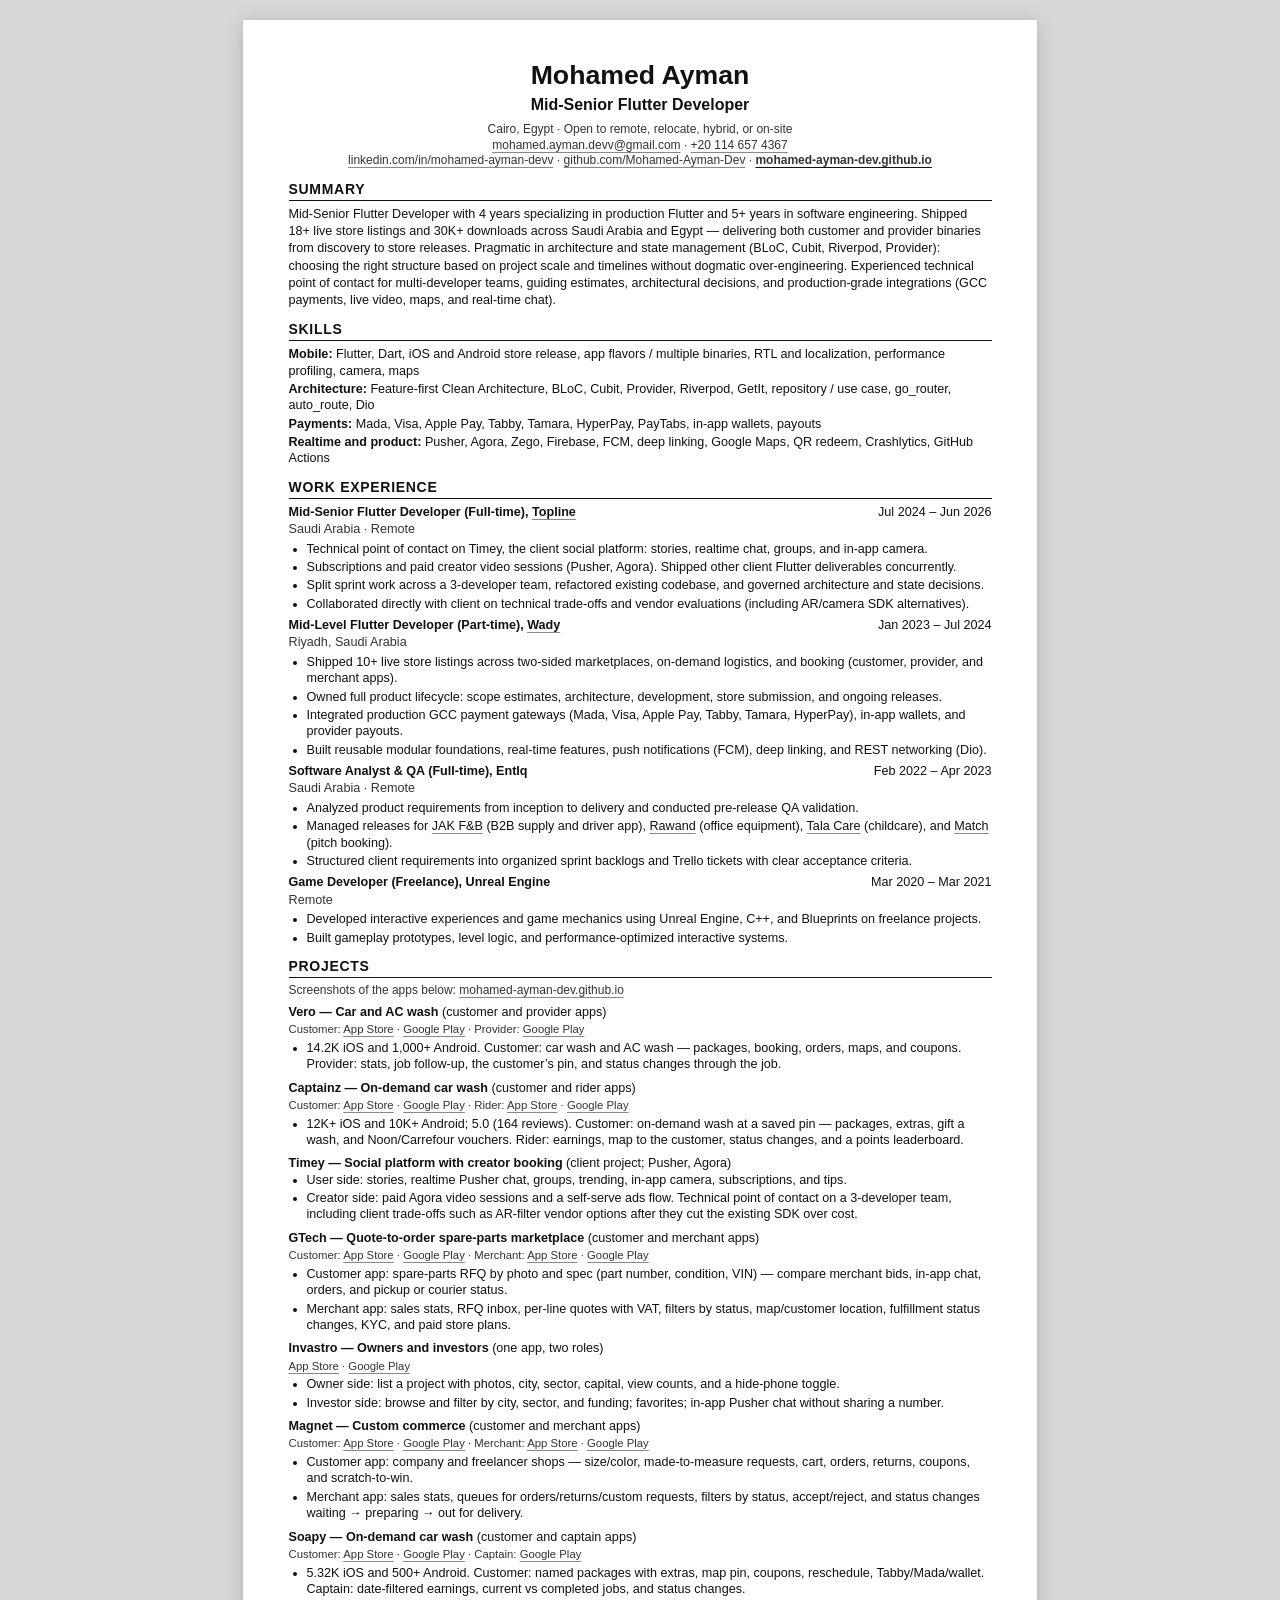
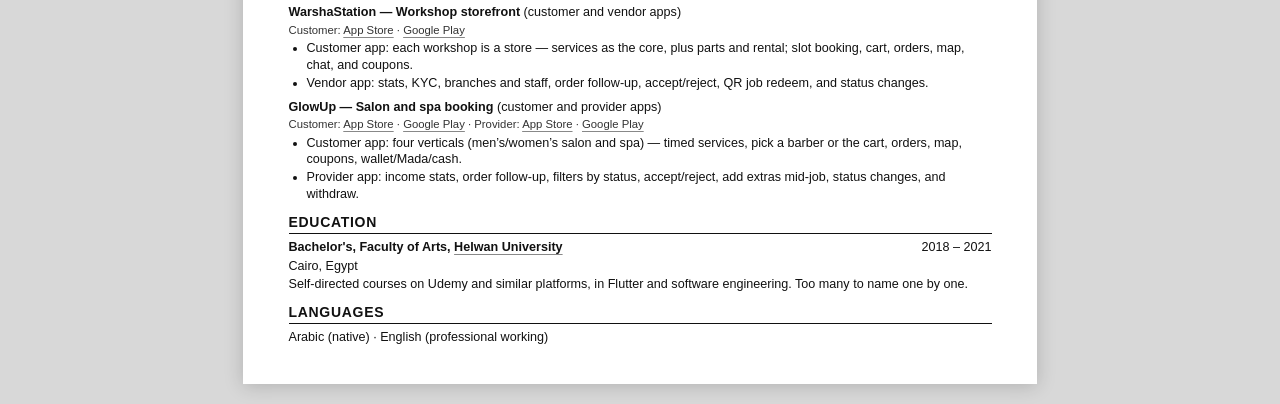
==== cv.html @ 2058614e "Update employment types (Full-time/Part-time/Freelance) and clean Unreal Engine company name in CV a" ====
<!DOCTYPE html>
<html lang="en">
<head>
<meta charset="UTF-8">
<meta name="viewport" content="width=device-width, initial-scale=1">
<title>Mohamed Ayman — Mid-Senior Flutter Developer CV</title>
<style>
  @page { size: A4; margin: 10mm 12mm; }
  * { box-sizing: border-box; }
  html, body { margin: 0; padding: 0; }
  body {
    font-family: Arial, Helvetica, sans-serif;
    color: #111;
    font-size: 9.45pt;
    line-height: 1.3;
    background: #fff;
  }
  a {
    color: inherit;
    text-decoration: underline;
    text-underline-offset: 2.5px;
    text-decoration-thickness: 0.7px;
    text-decoration-color: #888;
  }

  h1 {
    font-size: 20pt;
    font-weight: 700;
    margin: 0 0 3px;
    text-align: center;
  }
  .title {
    text-align: center;
    font-size: 12pt;
    font-weight: 700;
    margin: 0 0 6px;
  }
  .contact {
    text-align: center;
    font-size: 9pt;
    color: #333;
    margin: 0;
  }
  .contact .site {
    font-weight: 700;
    text-decoration-color: #111;
  }
  .proj-note {
    margin: 0 0 5px;
    font-size: 9pt;
    color: #333;
  }

  h2 {
    font-size: 10.5pt;
    font-weight: 700;
    text-transform: uppercase;
    letter-spacing: 0.05em;
    margin: 11px 0 5px;
    padding-bottom: 2px;
    border-bottom: 1px solid #111;
    page-break-after: avoid;
  }

  .summary { margin: 0; line-height: 1.36; }

  .job { margin: 0 0 5px; page-break-inside: avoid; }
  .proj { margin: 0 0 7px; page-break-inside: avoid; }
  .job-top {
    display: flex;
    justify-content: space-between;
    align-items: baseline;
    gap: 12px;
  }
  .job-top .left { font-weight: 700; }
  .job-top .when { white-space: nowrap; }
  .job-loc { font-size: 9.5pt; margin: 1px 0 3px; color: #333; }
  ul { margin: 0; padding: 0 0 0 18px; }
  li { margin: 0 0 2px; }

  .skills p { margin: 0 0 2px; }
  .skills b { font-weight: 700; }

  .proj .head { font-weight: 700; }
  .proj .stack { font-weight: 400; }
  .stores {
    margin: 2px 0 3px;
    font-size: 8.5pt;
    color: #333;
  }

  .edu { margin: 2px 0 0; }

  @media screen {
    html { background: #d8d8d8; }
    body {
      width: 210mm;
      min-height: 297mm;
      margin: 20px auto;
      padding: 10mm 12mm;
      box-shadow: 0 2px 18px rgba(0,0,0,.18);
    }
  }
</style>
</head>
<body>

  <h1>Mohamed Ayman</h1>
  <p class="title">Mid-Senior Flutter Developer</p>
  <p class="contact">
    Cairo, Egypt · Open to remote, relocate, hybrid, or on-site<br>
    <a href="mailto:mohamed.ayman.devv@gmail.com">mohamed.ayman.devv@gmail.com</a>
    · <a href="tel:+201146574367">+20 114 657 4367</a><br>
    <a href="https://www.linkedin.com/in/mohamed-ayman-devv">linkedin.com/in/mohamed-ayman-devv</a>
    · <a href="https://github.com/Mohamed-Ayman-Dev">github.com/Mohamed-Ayman-Dev</a>
    · <a class="site" href="https://mohamed-ayman-dev.github.io/">mohamed-ayman-dev.github.io</a>
  </p>

  <h2>Summary</h2>
  <p class="summary">
    Mid-Senior Flutter Developer with 4 years specializing in production Flutter and 5+ years in software engineering. Shipped 18+ live store listings and 30K+ downloads across Saudi Arabia and Egypt — delivering both customer and provider binaries from discovery to store releases.
    Pragmatic in architecture and state management (BLoC, Cubit, Riverpod, Provider): choosing the right structure based on project scale and timelines without dogmatic over-engineering. Experienced technical point of contact for multi-developer teams, guiding estimates, architectural decisions, and production-grade integrations (GCC payments, live video, maps, and real-time chat).
  </p>

  <h2>Skills</h2>
  <div class="skills">
    <p><b>Mobile:</b> Flutter, Dart, iOS and Android store release, app flavors / multiple binaries, RTL and localization, performance profiling, camera, maps</p>
    <p><b>Architecture:</b> Feature-first Clean Architecture, BLoC, Cubit, Provider, Riverpod, GetIt, repository / use case, go_router, auto_route, Dio</p>
    <p><b>Payments:</b> Mada, Visa, Apple Pay, Tabby, Tamara, HyperPay, PayTabs, in-app wallets, payouts</p>
    <p><b>Realtime and product:</b> Pusher, Agora, Zego, Firebase, FCM, deep linking, Google Maps, QR redeem, Crashlytics, GitHub Actions</p>
  </div>

  <h2>Work Experience</h2>

  <div class="job">
    <div class="job-top">
      <div class="left">Mid-Senior Flutter Developer (Full-time), <a href="https://topline.com.sa/">Topline</a></div>
      <div class="when">Jul 2024 – Jun 2026</div>
    </div>
    <div class="job-loc">Saudi Arabia · Remote</div>
    <ul>
      <li>Technical point of contact on Timey, the client social platform: stories, realtime chat, groups, and in-app camera.</li>
      <li>Subscriptions and paid creator video sessions (Pusher, Agora). Shipped other client Flutter deliverables concurrently.</li>
      <li>Split sprint work across a 3-developer team, refactored existing codebase, and governed architecture and state decisions.</li>
      <li>Collaborated directly with client on technical trade-offs and vendor evaluations (including AR/camera SDK alternatives).</li>
    </ul>
  </div>

  <div class="job">
    <div class="job-top">
      <div class="left">Mid-Level Flutter Developer (Part-time), <a href="https://wady.sa/">Wady</a></div>
      <div class="when">Jan 2023 – Jul 2024</div>
    </div>
    <div class="job-loc">Riyadh, Saudi Arabia</div>
    <ul>
      <li>Shipped 10+ live store listings across two-sided marketplaces, on-demand logistics, and booking (customer, provider, and merchant apps).</li>
      <li>Owned full product lifecycle: scope estimates, architecture, development, store submission, and ongoing releases.</li>
      <li>Integrated production GCC payment gateways (Mada, Visa, Apple Pay, Tabby, Tamara, HyperPay), in-app wallets, and provider payouts.</li>
      <li>Built reusable modular foundations, real-time features, push notifications (FCM), deep linking, and REST networking (Dio).</li>
    </ul>
  </div>

  <div class="job">
    <div class="job-top">
      <div class="left">Software Analyst &amp; QA (Full-time), Entlq</div>
      <div class="when">Feb 2022 – Apr 2023</div>
    </div>
    <div class="job-loc">Saudi Arabia · Remote</div>
    <ul>
      <li>Analyzed product requirements from inception to delivery and conducted pre-release QA validation.</li>
      <li>Managed releases for <a href="https://jak.sa.com/">JAK F&amp;B</a> (B2B supply and driver app), <a href="https://rawand.com.sa/">Rawand</a> (office equipment), <a href="https://play.google.com/store/apps/details?id=com.entlq.talaacare">Tala Care</a> (childcare), and <a href="https://play.google.com/store/apps/details?id=com.entlq.match">Match</a> (pitch booking).</li>
      <li>Structured client requirements into organized sprint backlogs and Trello tickets with clear acceptance criteria.</li>
    </ul>
  </div>

  <div class="job">
    <div class="job-top">
      <div class="left">Game Developer (Freelance), Unreal Engine</div>
      <div class="when">Mar 2020 – Mar 2021</div>
    </div>
    <div class="job-loc">Remote</div>
    <ul>
      <li>Developed interactive experiences and game mechanics using Unreal Engine, C++, and Blueprints on freelance projects.</li>
      <li>Built gameplay prototypes, level logic, and performance-optimized interactive systems.</li>
    </ul>
  </div>

  <div class="projects">
  <h2>Projects</h2>
  <p class="proj-note">Screenshots of the apps below:
    <a href="https://mohamed-ayman-dev.github.io/">mohamed-ayman-dev.github.io</a>
  </p>

  <div class="proj">
    <div class="head">Vero — Car and AC wash <span class="stack">(customer and provider apps)</span></div>
    <p class="stores">
      Customer: <a href="https://apps.apple.com/us/app/%D9%81%D9%8A%D8%B1%D9%88-vero/id6737767544">App Store</a>
      · <a href="https://play.google.com/store/apps/details?id=com.wady.vero">Google Play</a>
      · Provider: <a href="https://play.google.com/store/apps/details?id=com.wady.veroprovider">Google Play</a>
    </p>
    <ul>
      <li>14.2K iOS and 1,000+ Android. Customer: car wash and AC wash — packages, booking, orders, maps, and coupons. Provider: stats, job follow-up, the customer’s pin, and status changes through the job.</li>
    </ul>
  </div>

  <div class="proj">
    <div class="head">Captainz — On-demand car wash <span class="stack">(customer and rider apps)</span></div>
    <p class="stores">
      Customer: <a href="https://apps.apple.com/us/app/%D9%83%D8%A7%D8%A8%D8%AA%D9%86%D8%B2-captainz/id6751917300">App Store</a>
      · <a href="https://play.google.com/store/apps/details?id=com.captainz.captainz">Google Play</a>
      · Rider: <a href="https://apps.apple.com/us/app/captainz-rider/id6751917266">App Store</a>
      · <a href="https://play.google.com/store/apps/details?id=com.captainz.captainzprovider">Google Play</a>
    </p>
    <ul>
      <li>12K+ iOS and 10K+ Android; 5.0 (164 reviews). Customer: on-demand wash at a saved pin — packages, extras, gift a wash, and Noon/Carrefour vouchers. Rider: earnings, map to the customer, status changes, and a points leaderboard.</li>
    </ul>
  </div>

  <div class="proj">
    <div class="head">Timey — Social platform with creator booking <span class="stack">(client project; Pusher, Agora)</span></div>
    <ul>
      <li>User side: stories, realtime Pusher chat, groups, trending, in-app camera, subscriptions, and tips.</li>
      <li>Creator side: paid Agora video sessions and a self-serve ads flow. Technical point of contact on a 3-developer team, including client trade-offs such as AR-filter vendor options after they cut the existing SDK over cost.</li>
    </ul>
  </div>

  <div class="proj">
    <div class="head">GTech — Quote-to-order spare-parts marketplace <span class="stack">(customer and merchant apps)</span></div>
    <p class="stores">
      Customer: <a href="https://apps.apple.com/us/app/gtech-%D8%BA%D9%8A%D8%A7%D8%B1%D8%AA%D9%83/id6761782045">App Store</a>
      · <a href="https://play.google.com/store/apps/details?id=com.wady.ghiartech">Google Play</a>
      · Merchant: <a href="https://apps.apple.com/us/app/%D8%BA%D9%8A%D8%A7%D8%B1%D8%AA%D9%83-%D8%A3%D8%B9%D9%85%D8%A7%D9%84/id6762350414">App Store</a>
      · <a href="https://play.google.com/store/apps/details?id=com.wady.gtechseller">Google Play</a>
    </p>
    <ul>
      <li>Customer app: spare-parts RFQ by photo and spec (part number, condition, VIN) — compare merchant bids, in-app chat, orders, and pickup or courier status.</li>
      <li>Merchant app: sales stats, RFQ inbox, per-line quotes with VAT, filters by status, map/customer location, fulfillment status changes, KYC, and paid store plans.</li>
    </ul>
  </div>

  <div class="proj">
    <div class="head">Invastro — Owners and investors <span class="stack">(one app, two roles)</span></div>
    <p class="stores">
      <a href="https://apps.apple.com/us/app/invastro/id6769418304">App Store</a>
      · <a href="https://play.google.com/store/apps/details?id=com.wady.invastro">Google Play</a>
    </p>
    <ul>
      <li>Owner side: list a project with photos, city, sector, capital, view counts, and a hide-phone toggle.</li>
      <li>Investor side: browse and filter by city, sector, and funding; favorites; in-app Pusher chat without sharing a number.</li>
    </ul>
  </div>

  <div class="proj">
    <div class="head">Magnet — Custom commerce <span class="stack">(customer and merchant apps)</span></div>
    <p class="stores">
      Customer: <a href="https://apps.apple.com/us/app/magnet/id6746203011">App Store</a>
      · <a href="https://play.google.com/store/apps/details?id=com.wady.magnet">Google Play</a>
      · Merchant: <a href="https://apps.apple.com/us/app/magnet-provider/id6746348471">App Store</a>
      · <a href="https://play.google.com/store/apps/details?id=com.wady.magnetprovider">Google Play</a>
    </p>
    <ul>
      <li>Customer app: company and freelancer shops — size/color, made-to-measure requests, cart, orders, returns, coupons, and scratch-to-win.</li>
      <li>Merchant app: sales stats, queues for orders/returns/custom requests, filters by status, accept/reject, and status changes waiting → preparing → out for delivery.</li>
    </ul>
  </div>

  <div class="proj">
    <div class="head">Soapy — On-demand car wash <span class="stack">(customer and captain apps)</span></div>
    <p class="stores">
      Customer: <a href="https://apps.apple.com/us/app/soapy-%D8%B3%D9%88%D8%A8%D9%8A/id6738302789">App Store</a>
      · <a href="https://play.google.com/store/apps/details?id=sa.soapy.app">Google Play</a>
      · Captain: <a href="https://play.google.com/store/apps/details?id=sa.soapy.driver">Google Play</a>
    </p>
    <ul>
      <li>5.32K iOS and 500+ Android. Customer: named packages with extras, map pin, coupons, reschedule, Tabby/Mada/wallet. Captain: date-filtered earnings, current vs completed jobs, and status changes.</li>
    </ul>
  </div>

  <div class="proj">
    <div class="head">WarshaStation — Workshop storefront <span class="stack">(customer and vendor apps)</span></div>
    <p class="stores">
      Customer: <a href="https://apps.apple.com/us/app/warshastation/id6744632393">App Store</a>
      · <a href="https://play.google.com/store/apps/details?id=com.warsha.warshastationnn">Google Play</a>
    </p>
    <ul>
      <li>Customer app: each workshop is a store — services as the core, plus parts and rental; slot booking, cart, orders, map, chat, and coupons.</li>
      <li>Vendor app: stats, KYC, branches and staff, order follow-up, accept/reject, QR job redeem, and status changes.</li>
    </ul>
  </div>

  <div class="proj">
    <div class="head">GlowUp — Salon and spa booking <span class="stack">(customer and provider apps)</span></div>
    <p class="stores">
      Customer: <a href="https://apps.apple.com/us/app/glow-up/id6615080351">App Store</a>
      · <a href="https://play.google.com/store/apps/details?id=com.wady.naeima">Google Play</a>
      · Provider: <a href="https://apps.apple.com/us/app/glowup-provider/id6739752819">App Store</a>
      · <a href="https://play.google.com/store/apps/details?id=com.wady.glowupprovider">Google Play</a>
    </p>
    <ul>
      <li>Customer app: four verticals (men’s/women’s salon and spa) — timed services, pick a barber or the cart, orders, map, coupons, wallet/Mada/cash.</li>
      <li>Provider app: income stats, order follow-up, filters by status, accept/reject, add extras mid-job, status changes, and withdraw.</li>
    </ul>
  </div>

  <h2>Education</h2>
  <div class="job-top">
    <div class="left">Bachelor's, Faculty of Arts, <a href="https://www.helwan.edu.eg/">Helwan University</a></div>
    <div class="when">2018 – 2021</div>
  </div>
  <p class="edu">Cairo, Egypt</p>
  <p class="edu">Self-directed courses on Udemy and similar platforms, in Flutter and software engineering. Too many to name one by one.</p>

  <h2>Languages</h2>
  <p class="edu">Arabic (native) · English (professional working)</p>
  </div>

</body>
</html>
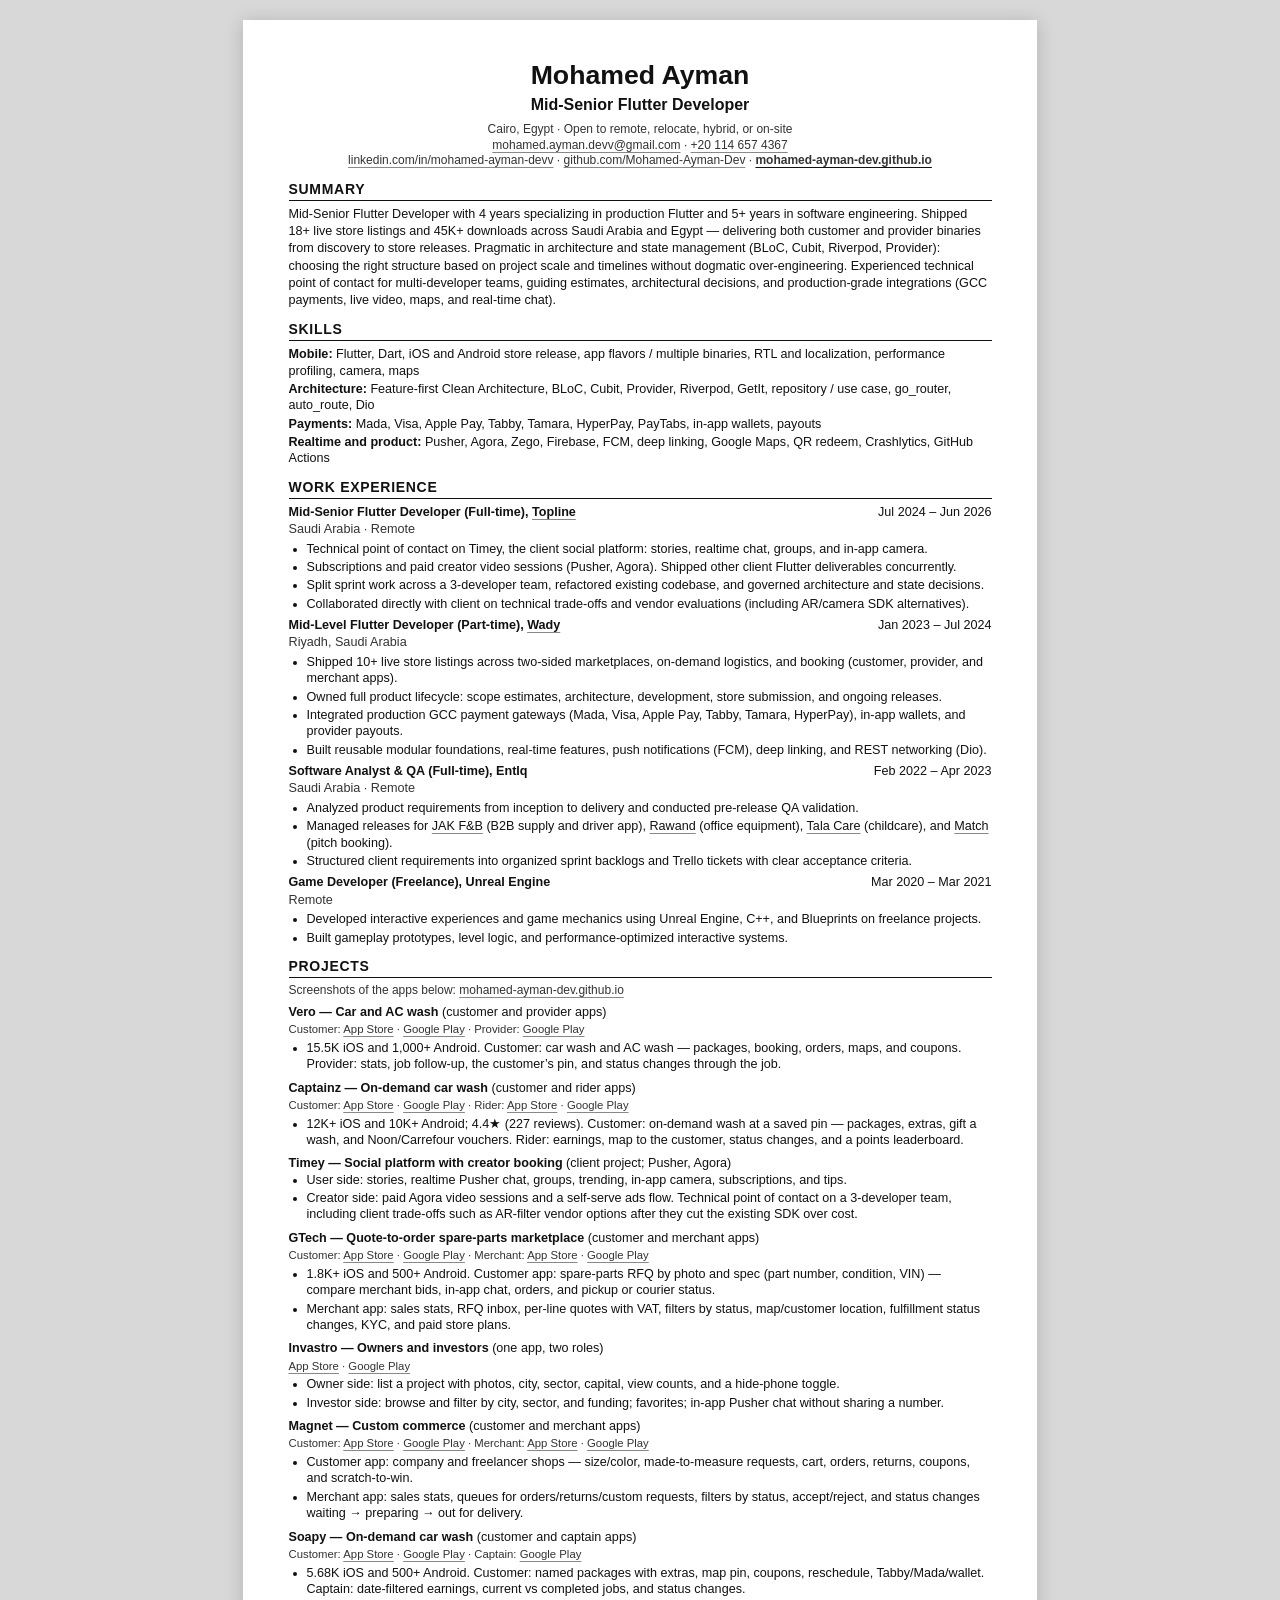
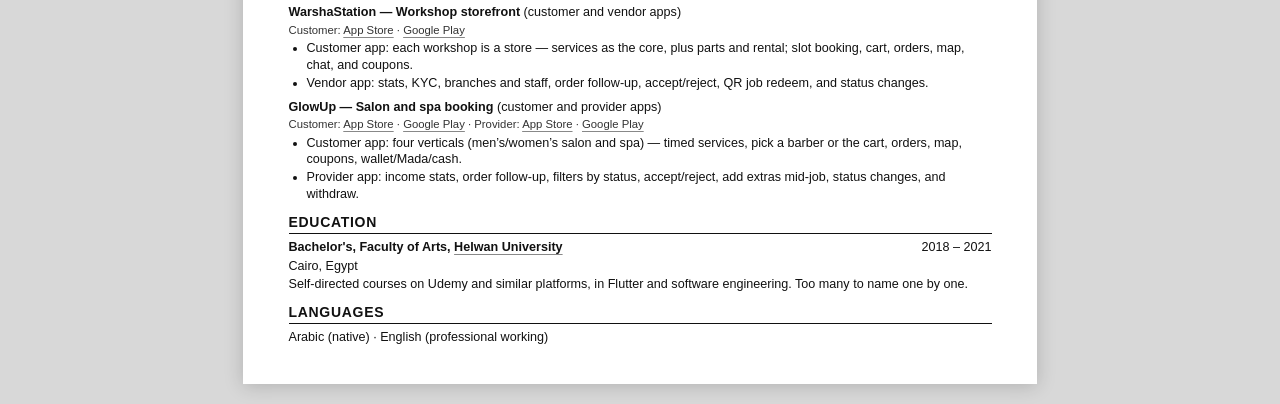
==== commit 3880a293: "Update download counts and ratings from live store analytics (Vero 15.5K, Soapy 5.68K, GTech 1.8K+, " ====
--- a/cv.html
+++ b/cv.html
@@ -118,7 +118,7 @@
 
   <h2>Summary</h2>
   <p class="summary">
-    Mid-Senior Flutter Developer with 4 years specializing in production Flutter and 5+ years in software engineering. Shipped 18+ live store listings and 30K+ downloads across Saudi Arabia and Egypt — delivering both customer and provider binaries from discovery to store releases.
+    Mid-Senior Flutter Developer with 4 years specializing in production Flutter and 5+ years in software engineering. Shipped 18+ live store listings and 45K+ downloads across Saudi Arabia and Egypt — delivering both customer and provider binaries from discovery to store releases.
     Pragmatic in architecture and state management (BLoC, Cubit, Riverpod, Provider): choosing the right structure based on project scale and timelines without dogmatic over-engineering. Experienced technical point of contact for multi-developer teams, guiding estimates, architectural decisions, and production-grade integrations (GCC payments, live video, maps, and real-time chat).
   </p>
 
@@ -199,7 +199,7 @@
       · Provider: <a href="https://play.google.com/store/apps/details?id=com.wady.veroprovider">Google Play</a>
     </p>
     <ul>
-      <li>14.2K iOS and 1,000+ Android. Customer: car wash and AC wash — packages, booking, orders, maps, and coupons. Provider: stats, job follow-up, the customer’s pin, and status changes through the job.</li>
+      <li>15.5K iOS and 1,000+ Android. Customer: car wash and AC wash — packages, booking, orders, maps, and coupons. Provider: stats, job follow-up, the customer’s pin, and status changes through the job.</li>
     </ul>
   </div>
 
@@ -212,7 +212,7 @@
       · <a href="https://play.google.com/store/apps/details?id=com.captainz.captainzprovider">Google Play</a>
     </p>
     <ul>
-      <li>12K+ iOS and 10K+ Android; 5.0 (164 reviews). Customer: on-demand wash at a saved pin — packages, extras, gift a wash, and Noon/Carrefour vouchers. Rider: earnings, map to the customer, status changes, and a points leaderboard.</li>
+      <li>12K+ iOS and 10K+ Android; 4.4★ (227 reviews). Customer: on-demand wash at a saved pin — packages, extras, gift a wash, and Noon/Carrefour vouchers. Rider: earnings, map to the customer, status changes, and a points leaderboard.</li>
     </ul>
   </div>
 
@@ -233,7 +233,7 @@
       · <a href="https://play.google.com/store/apps/details?id=com.wady.gtechseller">Google Play</a>
     </p>
     <ul>
-      <li>Customer app: spare-parts RFQ by photo and spec (part number, condition, VIN) — compare merchant bids, in-app chat, orders, and pickup or courier status.</li>
+      <li>1.8K+ iOS and 500+ Android. Customer app: spare-parts RFQ by photo and spec (part number, condition, VIN) — compare merchant bids, in-app chat, orders, and pickup or courier status.</li>
       <li>Merchant app: sales stats, RFQ inbox, per-line quotes with VAT, filters by status, map/customer location, fulfillment status changes, KYC, and paid store plans.</li>
     </ul>
   </div>
@@ -272,7 +272,7 @@
       · Captain: <a href="https://play.google.com/store/apps/details?id=sa.soapy.driver">Google Play</a>
     </p>
     <ul>
-      <li>5.32K iOS and 500+ Android. Customer: named packages with extras, map pin, coupons, reschedule, Tabby/Mada/wallet. Captain: date-filtered earnings, current vs completed jobs, and status changes.</li>
+      <li>5.68K iOS and 500+ Android. Customer: named packages with extras, map pin, coupons, reschedule, Tabby/Mada/wallet. Captain: date-filtered earnings, current vs completed jobs, and status changes.</li>
     </ul>
   </div>
 
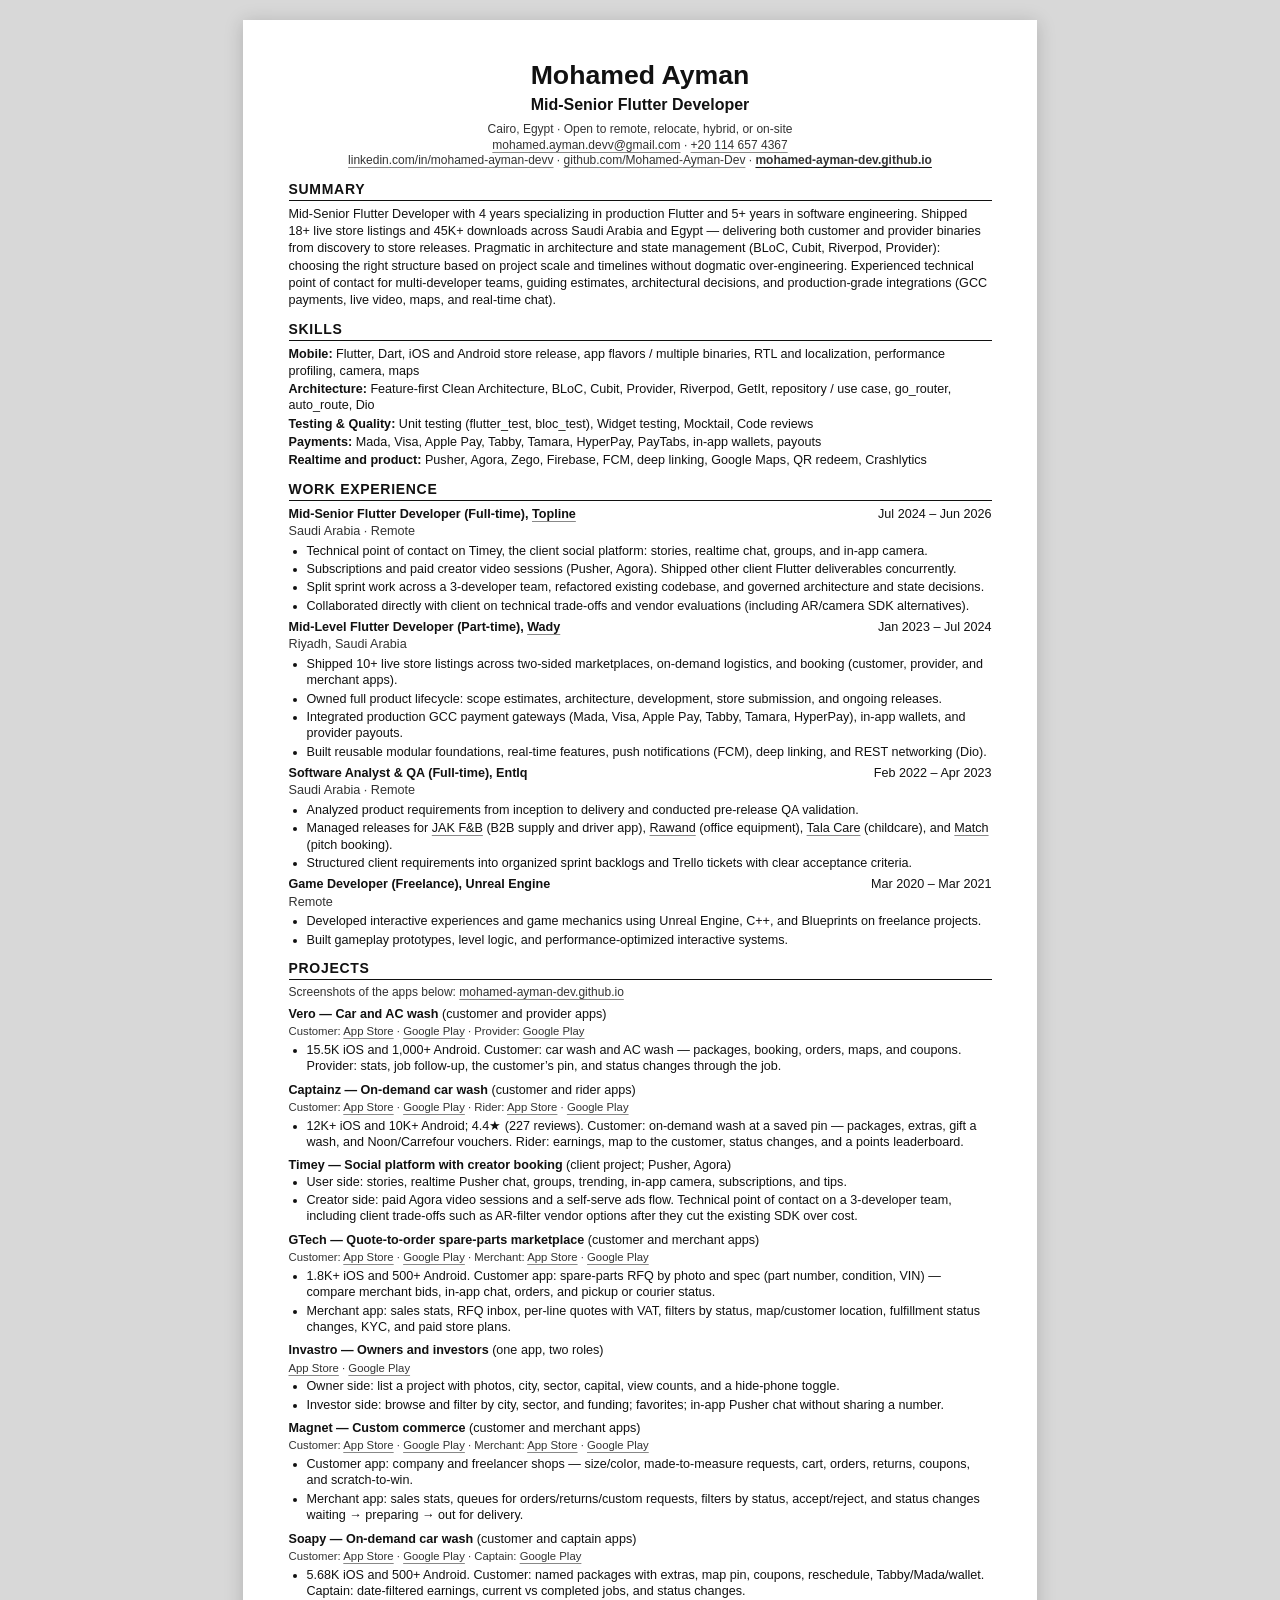
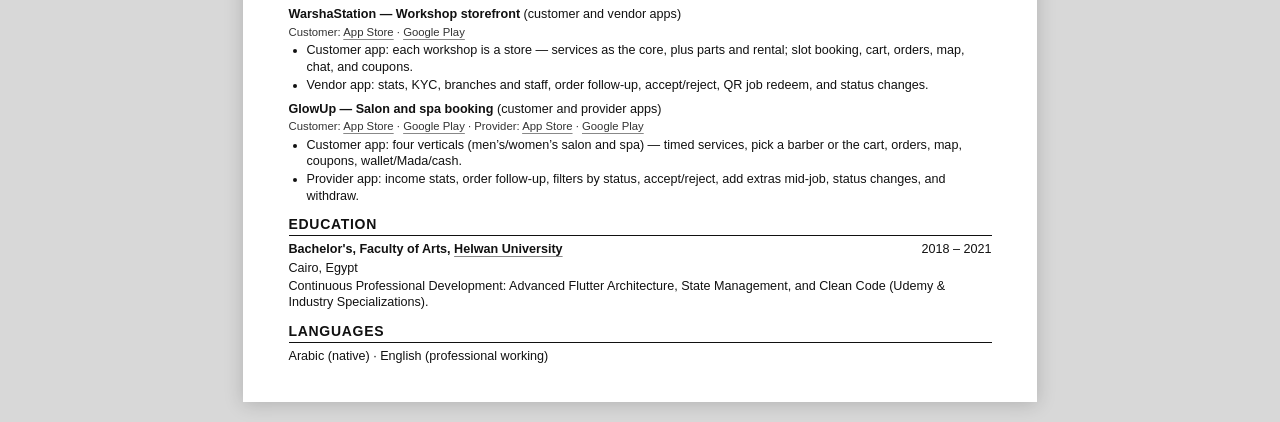
==== commit 5e6e2841: "Enhance CV & portfolio: add Testing & Quality skills, refine continuous education copy" ====
--- a/cv.html
+++ b/cv.html
@@ -126,8 +126,9 @@
   <div class="skills">
     <p><b>Mobile:</b> Flutter, Dart, iOS and Android store release, app flavors / multiple binaries, RTL and localization, performance profiling, camera, maps</p>
     <p><b>Architecture:</b> Feature-first Clean Architecture, BLoC, Cubit, Provider, Riverpod, GetIt, repository / use case, go_router, auto_route, Dio</p>
+    <p><b>Testing &amp; Quality:</b> Unit testing (flutter_test, bloc_test), Widget testing, Mocktail, Code reviews</p>
     <p><b>Payments:</b> Mada, Visa, Apple Pay, Tabby, Tamara, HyperPay, PayTabs, in-app wallets, payouts</p>
-    <p><b>Realtime and product:</b> Pusher, Agora, Zego, Firebase, FCM, deep linking, Google Maps, QR redeem, Crashlytics, GitHub Actions</p>
+    <p><b>Realtime and product:</b> Pusher, Agora, Zego, Firebase, FCM, deep linking, Google Maps, QR redeem, Crashlytics</p>
   </div>
 
   <h2>Work Experience</h2>
@@ -308,7 +309,7 @@
     <div class="when">2018 – 2021</div>
   </div>
   <p class="edu">Cairo, Egypt</p>
-  <p class="edu">Self-directed courses on Udemy and similar platforms, in Flutter and software engineering. Too many to name one by one.</p>
+  <p class="edu">Continuous Professional Development: Advanced Flutter Architecture, State Management, and Clean Code (Udemy &amp; Industry Specializations).</p>
 
   <h2>Languages</h2>
   <p class="edu">Arabic (native) · English (professional working)</p>
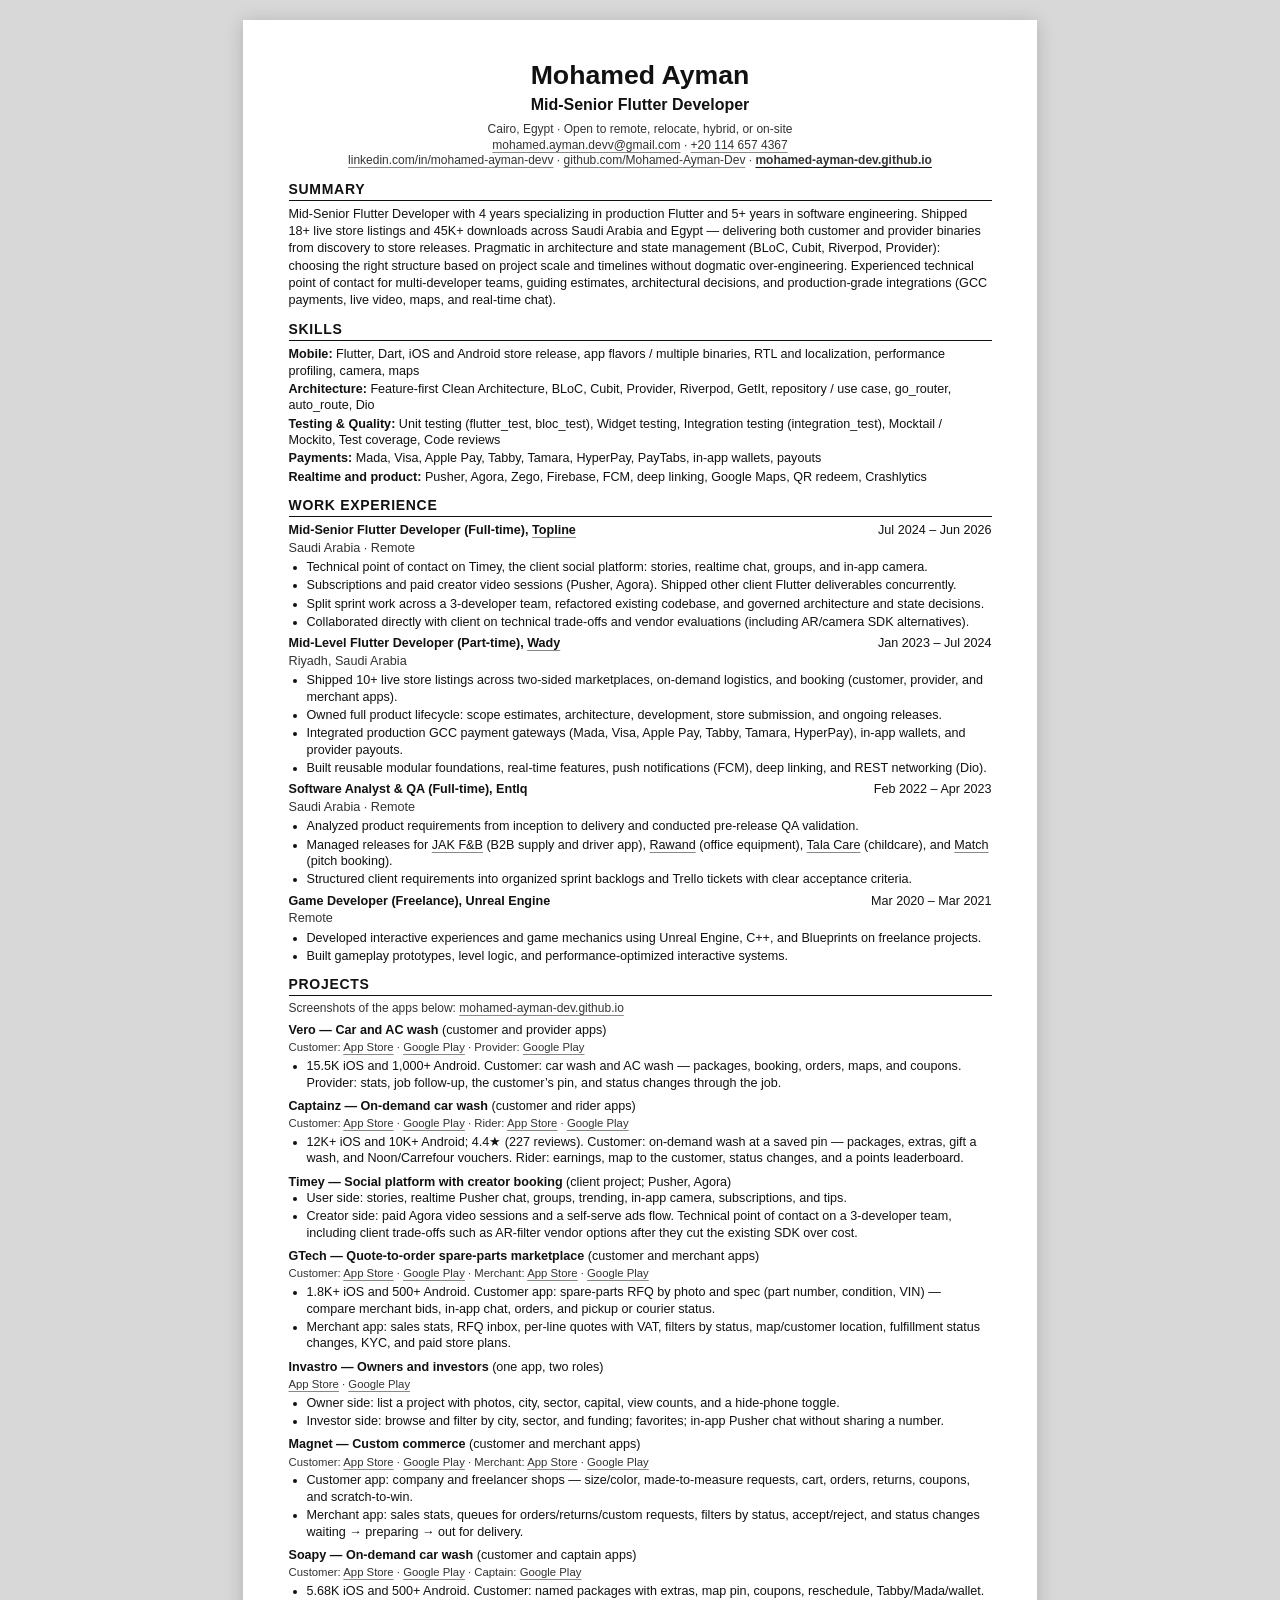
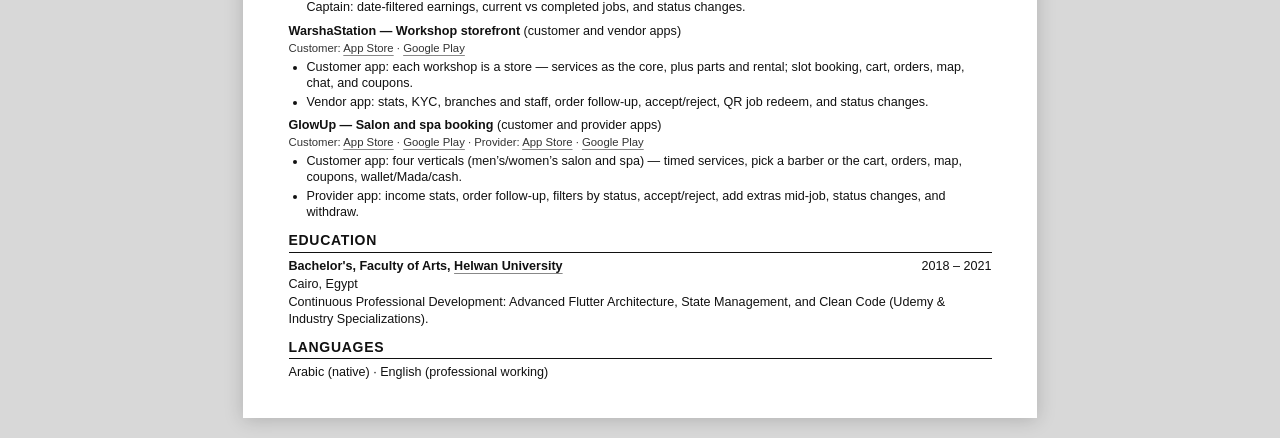
==== commit 933ea8ca: "Expand Testing & Quality skills across CV and portfolio (Unit, Widget, Integration, Mocktail/Mockito" ====
--- a/cv.html
+++ b/cv.html
@@ -126,7 +126,7 @@
   <div class="skills">
     <p><b>Mobile:</b> Flutter, Dart, iOS and Android store release, app flavors / multiple binaries, RTL and localization, performance profiling, camera, maps</p>
     <p><b>Architecture:</b> Feature-first Clean Architecture, BLoC, Cubit, Provider, Riverpod, GetIt, repository / use case, go_router, auto_route, Dio</p>
-    <p><b>Testing &amp; Quality:</b> Unit testing (flutter_test, bloc_test), Widget testing, Mocktail, Code reviews</p>
+    <p><b>Testing &amp; Quality:</b> Unit testing (flutter_test, bloc_test), Widget testing, Integration testing (integration_test), Mocktail / Mockito, Test coverage, Code reviews</p>
     <p><b>Payments:</b> Mada, Visa, Apple Pay, Tabby, Tamara, HyperPay, PayTabs, in-app wallets, payouts</p>
     <p><b>Realtime and product:</b> Pusher, Agora, Zego, Firebase, FCM, deep linking, Google Maps, QR redeem, Crashlytics</p>
   </div>
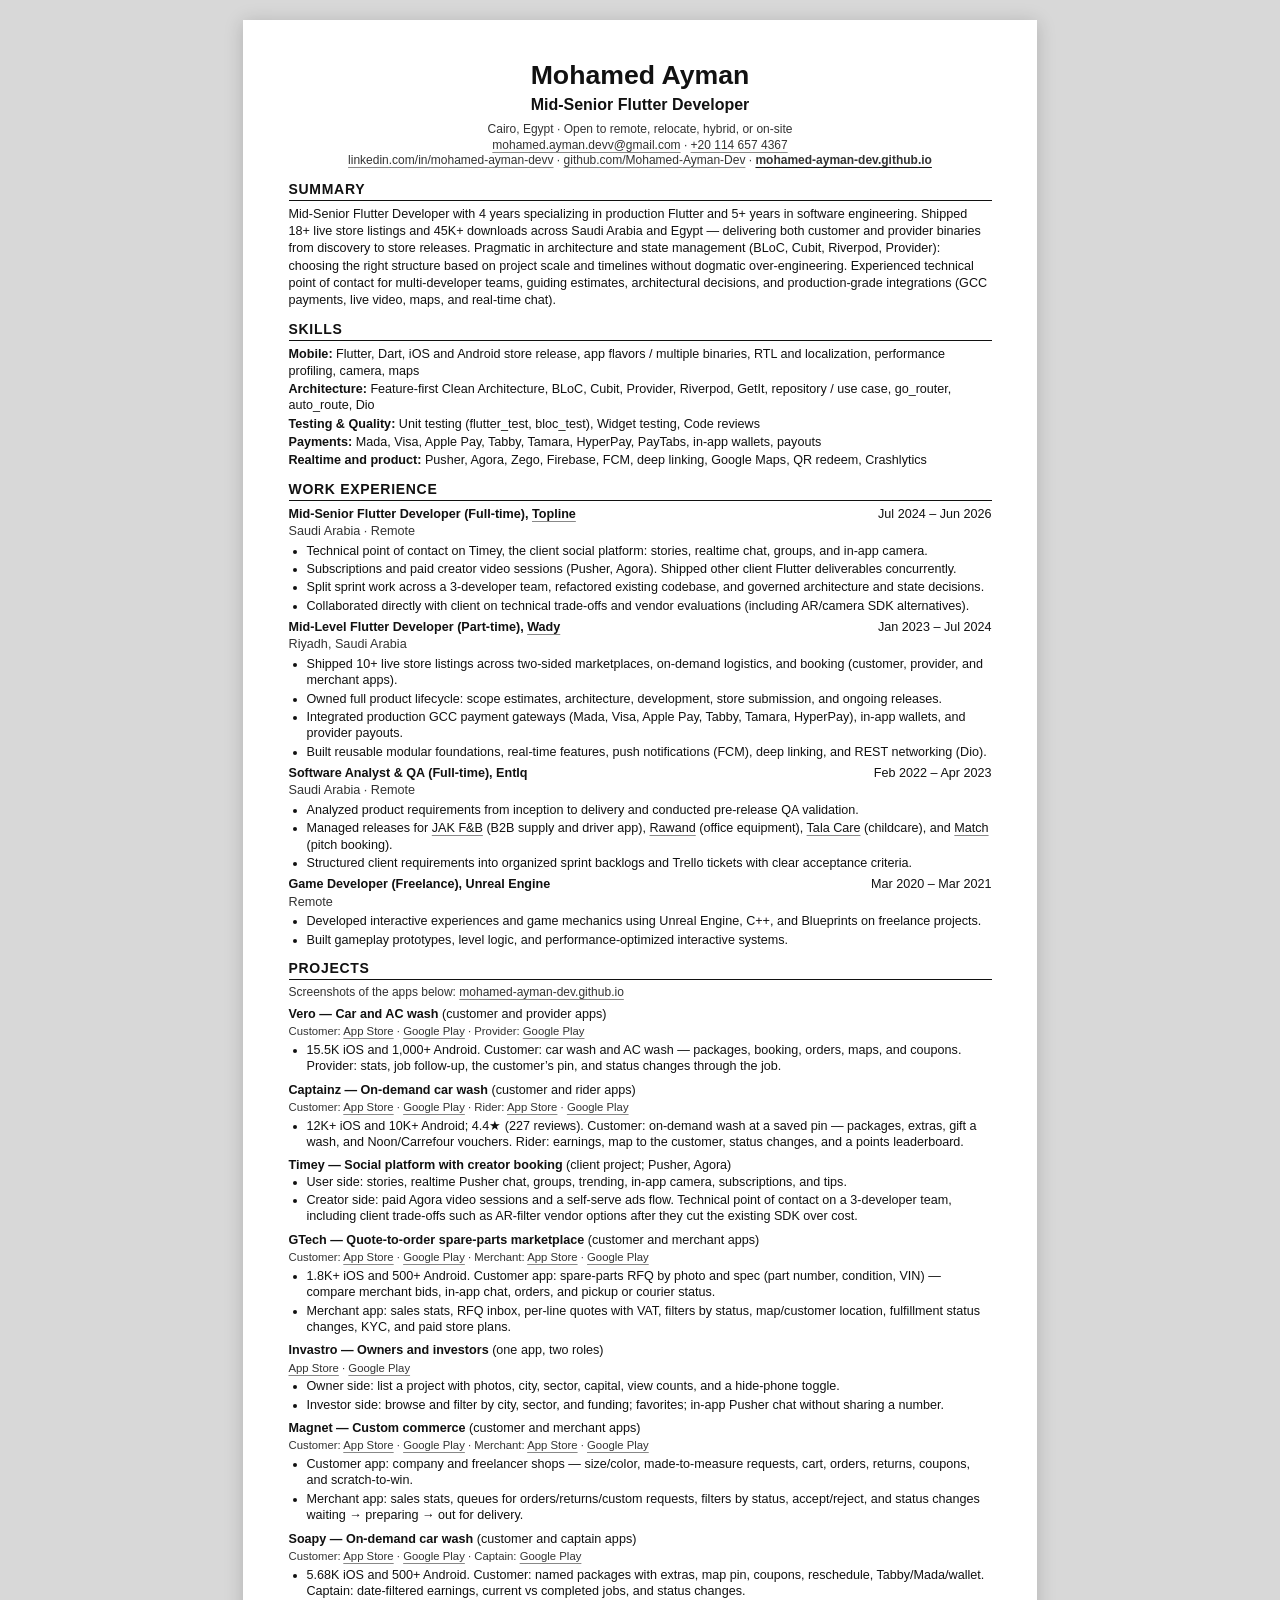
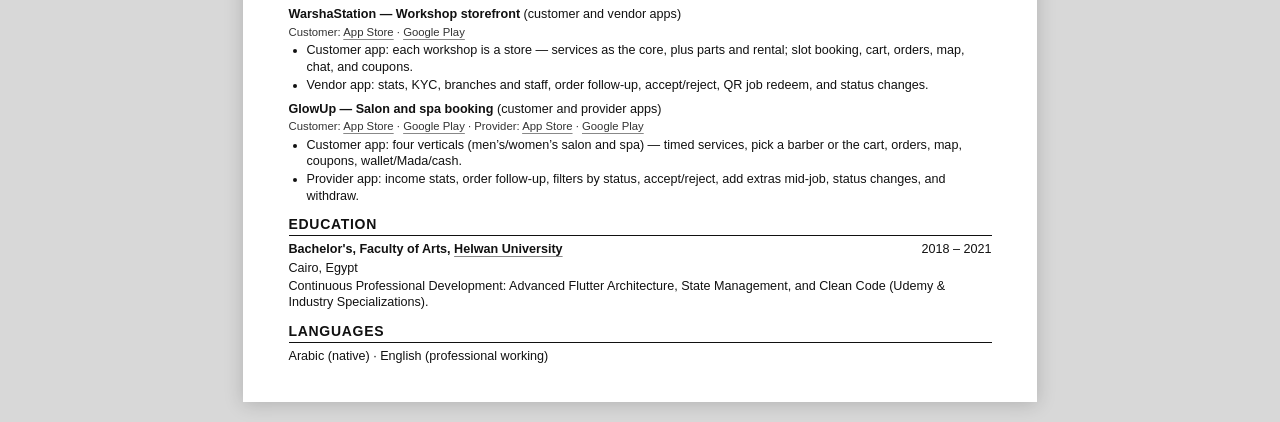
==== commit 15150ad2: "Tone down testing skills to core essentials (Unit testing, bloc_test, Widget testing, Code reviews)" ====
--- a/cv.html
+++ b/cv.html
@@ -126,7 +126,7 @@
   <div class="skills">
     <p><b>Mobile:</b> Flutter, Dart, iOS and Android store release, app flavors / multiple binaries, RTL and localization, performance profiling, camera, maps</p>
     <p><b>Architecture:</b> Feature-first Clean Architecture, BLoC, Cubit, Provider, Riverpod, GetIt, repository / use case, go_router, auto_route, Dio</p>
-    <p><b>Testing &amp; Quality:</b> Unit testing (flutter_test, bloc_test), Widget testing, Integration testing (integration_test), Mocktail / Mockito, Test coverage, Code reviews</p>
+    <p><b>Testing &amp; Quality:</b> Unit testing (flutter_test, bloc_test), Widget testing, Code reviews</p>
     <p><b>Payments:</b> Mada, Visa, Apple Pay, Tabby, Tamara, HyperPay, PayTabs, in-app wallets, payouts</p>
     <p><b>Realtime and product:</b> Pusher, Agora, Zego, Firebase, FCM, deep linking, Google Maps, QR redeem, Crashlytics</p>
   </div>
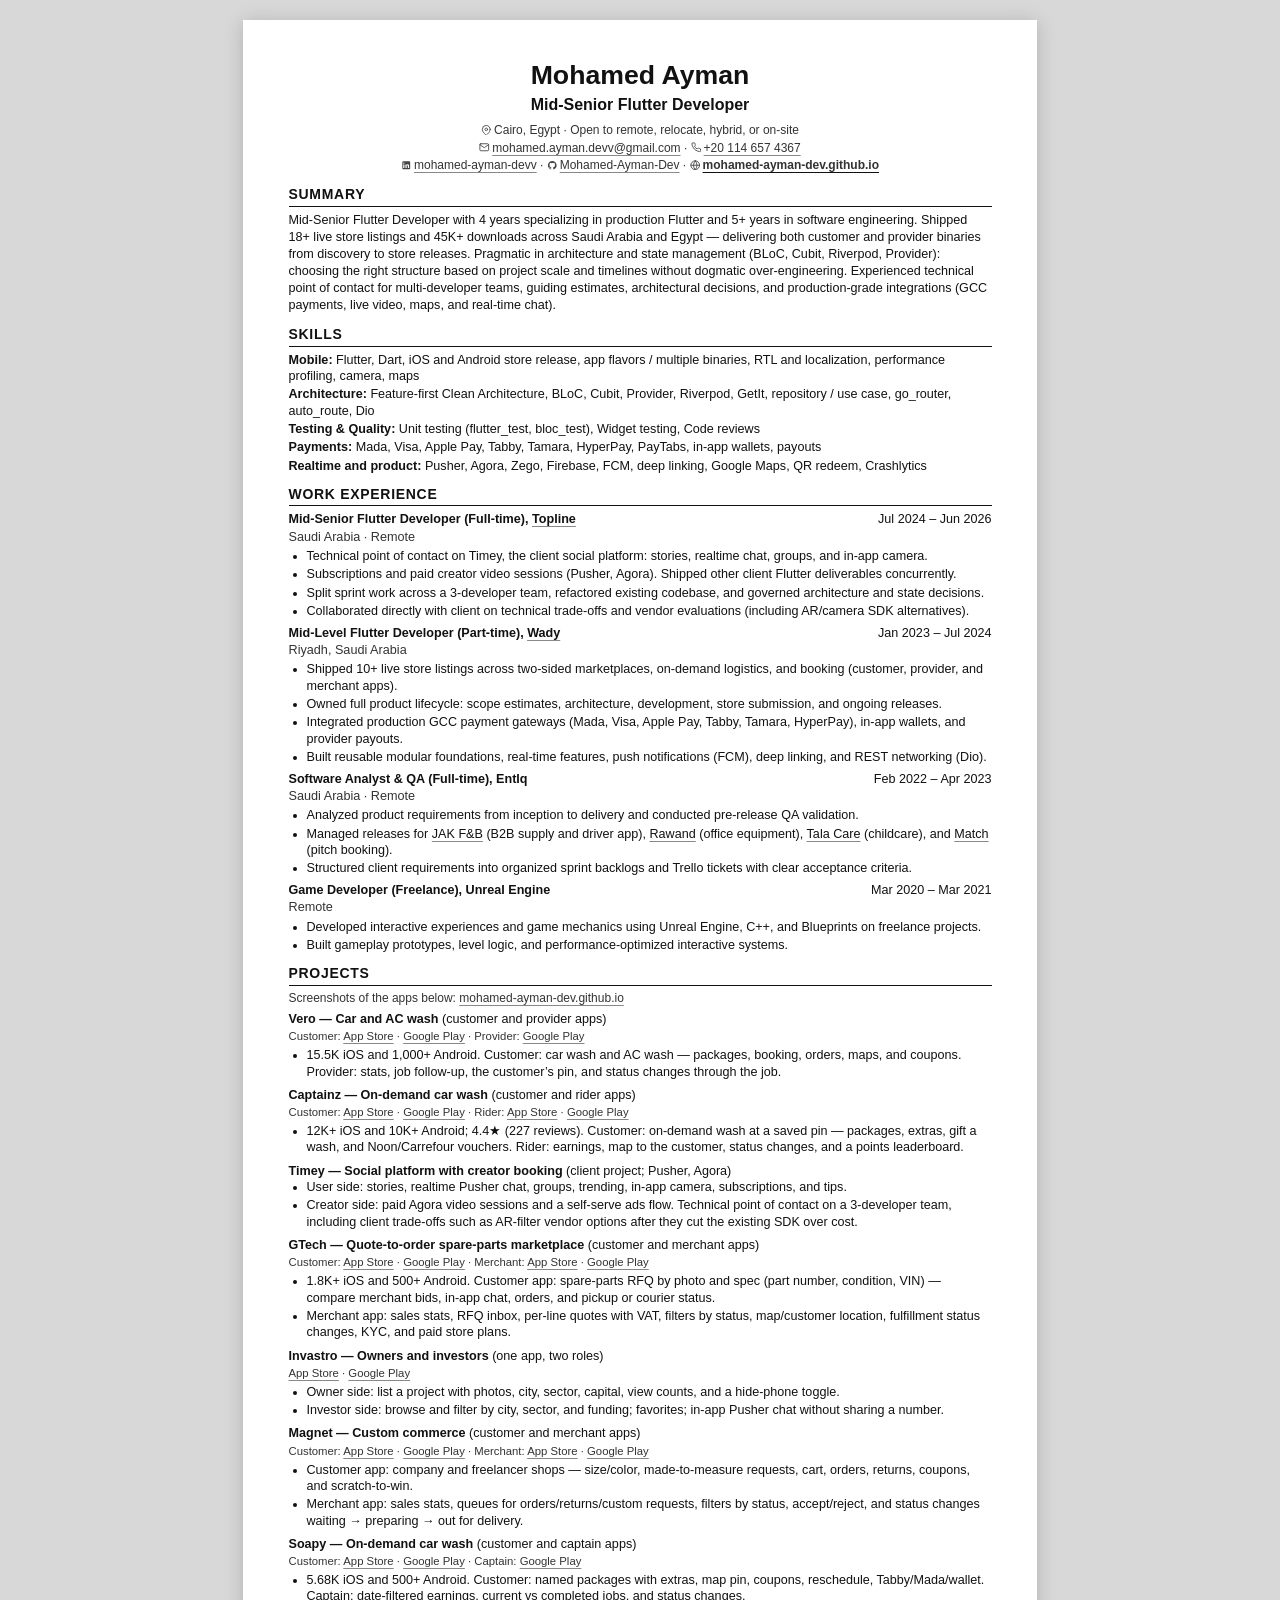
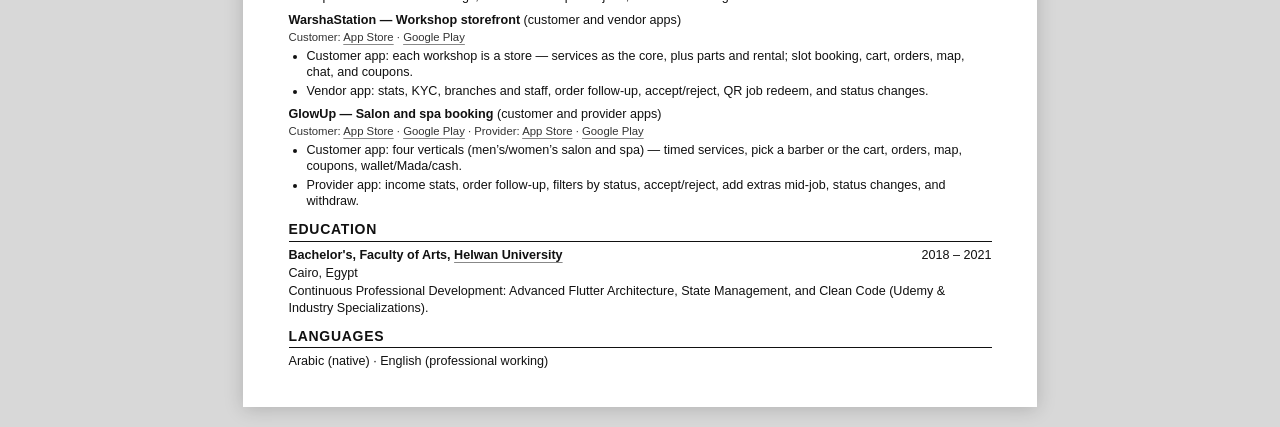
==== commit f2828cff: "Add sleek monochrome contact vector icons to CV header" ====
--- a/cv.html
+++ b/cv.html
@@ -40,6 +40,17 @@
     font-size: 9pt;
     color: #333;
     margin: 0;
+    line-height: 1.45;
+  }
+  .contact a {
+    white-space: nowrap;
+  }
+  .c-icon {
+    width: 10.5px;
+    height: 10.5px;
+    vertical-align: -1px;
+    margin-right: 2.5px;
+    color: #444;
   }
   .contact .site {
     font-weight: 700;
@@ -108,12 +119,12 @@
   <h1>Mohamed Ayman</h1>
   <p class="title">Mid-Senior Flutter Developer</p>
   <p class="contact">
-    Cairo, Egypt · Open to remote, relocate, hybrid, or on-site<br>
-    <a href="mailto:mohamed.ayman.devv@gmail.com">mohamed.ayman.devv@gmail.com</a>
-    · <a href="tel:+201146574367">+20 114 657 4367</a><br>
-    <a href="https://www.linkedin.com/in/mohamed-ayman-devv">linkedin.com/in/mohamed-ayman-devv</a>
-    · <a href="https://github.com/Mohamed-Ayman-Dev">github.com/Mohamed-Ayman-Dev</a>
-    · <a class="site" href="https://mohamed-ayman-dev.github.io/">mohamed-ayman-dev.github.io</a>
+    <svg class="c-icon" viewBox="0 0 24 24" fill="none" stroke="currentColor" stroke-width="2" stroke-linecap="round" stroke-linejoin="round"><path d="M21 10c0 7-9 13-9 13s-9-6-9-13a9 9 0 0 1 18 0z"/><circle cx="12" cy="10" r="3"/></svg>Cairo, Egypt · Open to remote, relocate, hybrid, or on-site<br>
+    <a href="mailto:mohamed.ayman.devv@gmail.com"><svg class="c-icon" viewBox="0 0 24 24" fill="none" stroke="currentColor" stroke-width="2" stroke-linecap="round" stroke-linejoin="round"><path d="M4 4h16c1.1 0 2 .9 2 2v12c0 1.1-.9 2-2 2H4c-1.1 0-2-.9-2-2V6c0-1.1.9-2 2-2z"/><polyline points="22,6 12,13 2,6"/></svg>mohamed.ayman.devv@gmail.com</a>
+    · <a href="tel:+201146574367"><svg class="c-icon" viewBox="0 0 24 24" fill="none" stroke="currentColor" stroke-width="2" stroke-linecap="round" stroke-linejoin="round"><path d="M22 16.92v3a2 2 0 0 1-2.18 2 19.79 19.79 0 0 1-8.63-3.07 19.5 19.5 0 0 1-6-6 19.79 19.79 0 0 1-3.07-8.67A2 2 0 0 1 4.11 2h3a2 2 0 0 1 2 1.72 12.84 12.84 0 0 0 .7 2.81 2 2 0 0 1-.45 2.11L8.09 9.91a16 16 0 0 0 6 6l1.27-1.27a2 2 0 0 1 2.11-.45 12.84 12.84 0 0 0 2.81.7A2 2 0 0 1 22 16.92z"/></svg>+20 114 657 4367</a><br>
+    <a href="https://www.linkedin.com/in/mohamed-ayman-devv"><svg class="c-icon" viewBox="0 0 24 24" fill="currentColor"><path d="M19 3a2 2 0 0 1 2 2v14a2 2 0 0 1-2 2H5a2 2 0 0 1-2-2V5a2 2 0 0 1 2-2h14m-.5 15.5v-5.3a3.26 3.26 0 0 0-3.26-3.26c-.85 0-1.84.52-2.28 1.3v-1.11h-2.79v8.37h2.79v-4.93c0-.77.62-1.4 1.39-1.4a1.4 1.4 0 0 1 1.4 1.4v4.93h2.75M6.46 8.76a1.64 1.64 0 1 0-.02-3.28 1.64 1.64 0 0 0 .02 3.28m1.39 9.74v-8.37H5.07v8.37h2.78z"/></svg>mohamed-ayman-devv</a>
+    · <a href="https://github.com/Mohamed-Ayman-Dev"><svg class="c-icon" viewBox="0 0 24 24" fill="currentColor"><path d="M12 2C6.477 2 2 6.484 2 12.017c0 4.425 2.865 8.18 6.839 9.504.5.092.682-.217.682-.483 0-.237-.008-.868-.013-1.703-2.782.605-3.369-1.343-3.369-1.343-.454-1.158-1.11-1.466-1.11-1.466-.908-.62.069-.608.069-.608 1.003.07 1.53 1.032 1.53 1.032.892 1.53 2.341 1.088 2.91.832.092-.647.35-1.088.636-1.338-2.22-.253-4.555-1.113-4.555-4.951 0-1.093.39-1.988 1.029-2.688-.103-.253-.446-1.272.098-2.65 0 0 .84-.27 2.75 1.026A9.564 9.564 0 0 1 12 6.844c.85.004 1.705.115 2.504.337 1.909-1.296 2.747-1.027 2.747-1.027.546 1.379.202 2.398.1 2.651.64.7 1.028 1.595 1.028 2.688 0 3.848-2.339 4.695-4.566 4.943.359.309.678.92.678 1.855 0 1.338-.012 2.419-.012 2.747 0 .268.18.58.688.482A10.019 10.019 0 0 0 22 12.017C22 6.484 17.522 2 12 2z"/></svg>Mohamed-Ayman-Dev</a>
+    · <a class="site" href="https://mohamed-ayman-dev.github.io/"><svg class="c-icon" viewBox="0 0 24 24" fill="none" stroke="currentColor" stroke-width="2" stroke-linecap="round" stroke-linejoin="round"><circle cx="12" cy="12" r="10"/><line x1="2" y1="12" x2="22" y2="12"/><path d="M12 2a15.3 15.3 0 0 1 4 10 15.3 15.3 0 0 1-4 10 15.3 15.3 0 0 1-4-10 15.3 15.3 0 0 1 4-10z"/></svg>mohamed-ayman-dev.github.io</a>
   </p>
 
   <h2>Summary</h2>
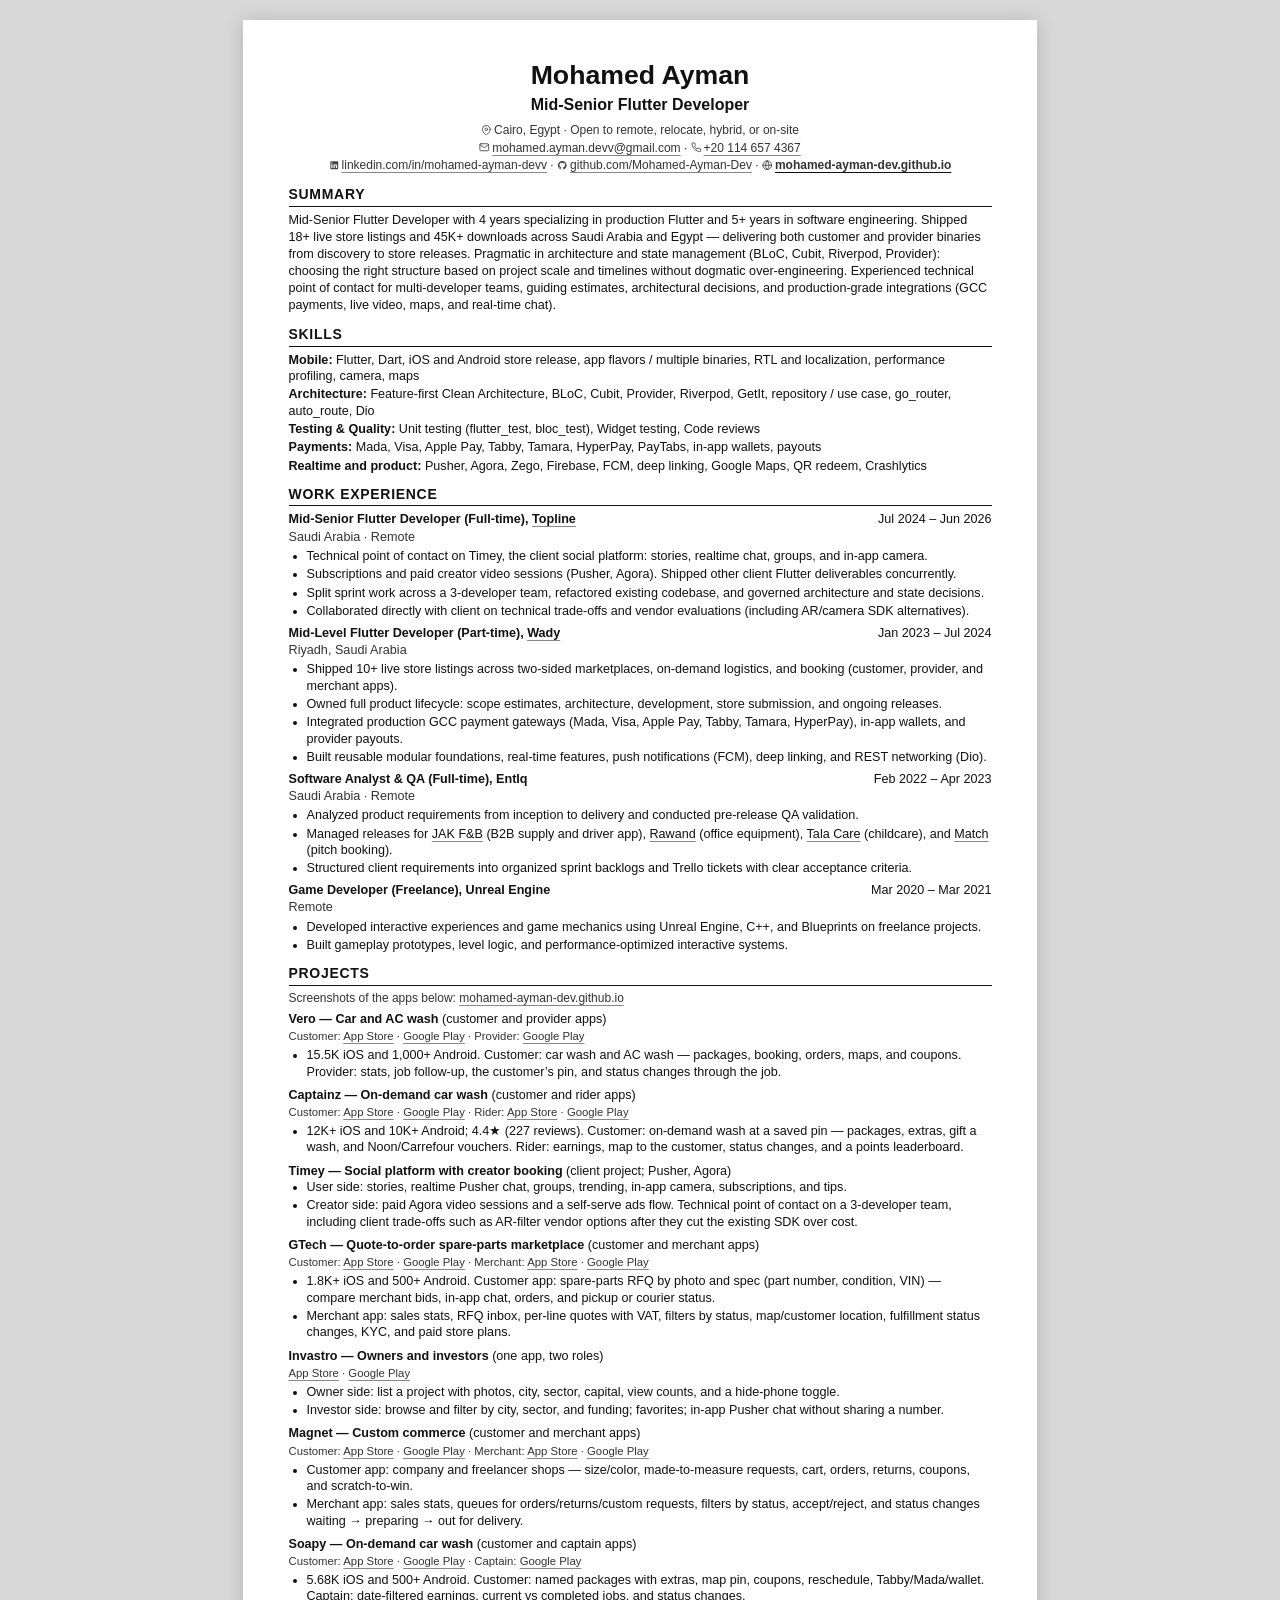
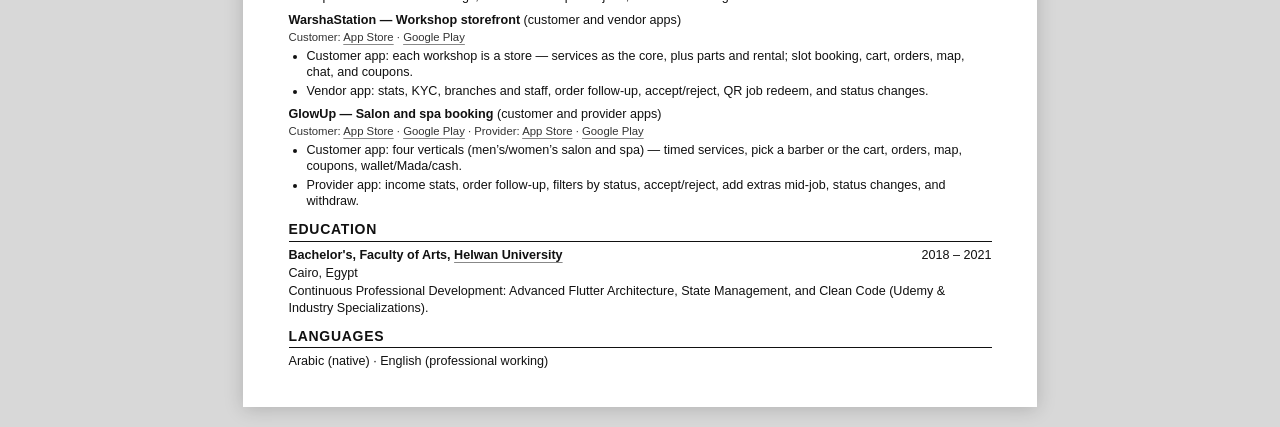
==== commit 4aed0fe1: "Include full URLs with contact vector icons for 100% ATS regex compatibility" ====
--- a/cv.html
+++ b/cv.html
@@ -122,8 +122,8 @@
     <svg class="c-icon" viewBox="0 0 24 24" fill="none" stroke="currentColor" stroke-width="2" stroke-linecap="round" stroke-linejoin="round"><path d="M21 10c0 7-9 13-9 13s-9-6-9-13a9 9 0 0 1 18 0z"/><circle cx="12" cy="10" r="3"/></svg>Cairo, Egypt · Open to remote, relocate, hybrid, or on-site<br>
     <a href="mailto:mohamed.ayman.devv@gmail.com"><svg class="c-icon" viewBox="0 0 24 24" fill="none" stroke="currentColor" stroke-width="2" stroke-linecap="round" stroke-linejoin="round"><path d="M4 4h16c1.1 0 2 .9 2 2v12c0 1.1-.9 2-2 2H4c-1.1 0-2-.9-2-2V6c0-1.1.9-2 2-2z"/><polyline points="22,6 12,13 2,6"/></svg>mohamed.ayman.devv@gmail.com</a>
     · <a href="tel:+201146574367"><svg class="c-icon" viewBox="0 0 24 24" fill="none" stroke="currentColor" stroke-width="2" stroke-linecap="round" stroke-linejoin="round"><path d="M22 16.92v3a2 2 0 0 1-2.18 2 19.79 19.79 0 0 1-8.63-3.07 19.5 19.5 0 0 1-6-6 19.79 19.79 0 0 1-3.07-8.67A2 2 0 0 1 4.11 2h3a2 2 0 0 1 2 1.72 12.84 12.84 0 0 0 .7 2.81 2 2 0 0 1-.45 2.11L8.09 9.91a16 16 0 0 0 6 6l1.27-1.27a2 2 0 0 1 2.11-.45 12.84 12.84 0 0 0 2.81.7A2 2 0 0 1 22 16.92z"/></svg>+20 114 657 4367</a><br>
-    <a href="https://www.linkedin.com/in/mohamed-ayman-devv"><svg class="c-icon" viewBox="0 0 24 24" fill="currentColor"><path d="M19 3a2 2 0 0 1 2 2v14a2 2 0 0 1-2 2H5a2 2 0 0 1-2-2V5a2 2 0 0 1 2-2h14m-.5 15.5v-5.3a3.26 3.26 0 0 0-3.26-3.26c-.85 0-1.84.52-2.28 1.3v-1.11h-2.79v8.37h2.79v-4.93c0-.77.62-1.4 1.39-1.4a1.4 1.4 0 0 1 1.4 1.4v4.93h2.75M6.46 8.76a1.64 1.64 0 1 0-.02-3.28 1.64 1.64 0 0 0 .02 3.28m1.39 9.74v-8.37H5.07v8.37h2.78z"/></svg>mohamed-ayman-devv</a>
-    · <a href="https://github.com/Mohamed-Ayman-Dev"><svg class="c-icon" viewBox="0 0 24 24" fill="currentColor"><path d="M12 2C6.477 2 2 6.484 2 12.017c0 4.425 2.865 8.18 6.839 9.504.5.092.682-.217.682-.483 0-.237-.008-.868-.013-1.703-2.782.605-3.369-1.343-3.369-1.343-.454-1.158-1.11-1.466-1.11-1.466-.908-.62.069-.608.069-.608 1.003.07 1.53 1.032 1.53 1.032.892 1.53 2.341 1.088 2.91.832.092-.647.35-1.088.636-1.338-2.22-.253-4.555-1.113-4.555-4.951 0-1.093.39-1.988 1.029-2.688-.103-.253-.446-1.272.098-2.65 0 0 .84-.27 2.75 1.026A9.564 9.564 0 0 1 12 6.844c.85.004 1.705.115 2.504.337 1.909-1.296 2.747-1.027 2.747-1.027.546 1.379.202 2.398.1 2.651.64.7 1.028 1.595 1.028 2.688 0 3.848-2.339 4.695-4.566 4.943.359.309.678.92.678 1.855 0 1.338-.012 2.419-.012 2.747 0 .268.18.58.688.482A10.019 10.019 0 0 0 22 12.017C22 6.484 17.522 2 12 2z"/></svg>Mohamed-Ayman-Dev</a>
+    <a href="https://www.linkedin.com/in/mohamed-ayman-devv"><svg class="c-icon" viewBox="0 0 24 24" fill="currentColor"><path d="M19 3a2 2 0 0 1 2 2v14a2 2 0 0 1-2 2H5a2 2 0 0 1-2-2V5a2 2 0 0 1 2-2h14m-.5 15.5v-5.3a3.26 3.26 0 0 0-3.26-3.26c-.85 0-1.84.52-2.28 1.3v-1.11h-2.79v8.37h2.79v-4.93c0-.77.62-1.4 1.39-1.4a1.4 1.4 0 0 1 1.4 1.4v4.93h2.75M6.46 8.76a1.64 1.64 0 1 0-.02-3.28 1.64 1.64 0 0 0 .02 3.28m1.39 9.74v-8.37H5.07v8.37h2.78z"/></svg>linkedin.com/in/mohamed-ayman-devv</a>
+    · <a href="https://github.com/Mohamed-Ayman-Dev"><svg class="c-icon" viewBox="0 0 24 24" fill="currentColor"><path d="M12 2C6.477 2 2 6.484 2 12.017c0 4.425 2.865 8.18 6.839 9.504.5.092.682-.217.682-.483 0-.237-.008-.868-.013-1.703-2.782.605-3.369-1.343-3.369-1.343-.454-1.158-1.11-1.466-1.11-1.466-.908-.62.069-.608.069-.608 1.003.07 1.53 1.032 1.53 1.032.892 1.53 2.341 1.088 2.91.832.092-.647.35-1.088.636-1.338-2.22-.253-4.555-1.113-4.555-4.951 0-1.093.39-1.988 1.029-2.688-.103-.253-.446-1.272.098-2.65 0 0 .84-.27 2.75 1.026A9.564 9.564 0 0 1 12 6.844c.85.004 1.705.115 2.504.337 1.909-1.296 2.747-1.027 2.747-1.027.546 1.379.202 2.398.1 2.651.64.7 1.028 1.595 1.028 2.688 0 3.848-2.339 4.695-4.566 4.943.359.309.678.92.678 1.855 0 1.338-.012 2.419-.012 2.747 0 .268.18.58.688.482A10.019 10.019 0 0 0 22 12.017C22 6.484 17.522 2 12 2z"/></svg>github.com/Mohamed-Ayman-Dev</a>
     · <a class="site" href="https://mohamed-ayman-dev.github.io/"><svg class="c-icon" viewBox="0 0 24 24" fill="none" stroke="currentColor" stroke-width="2" stroke-linecap="round" stroke-linejoin="round"><circle cx="12" cy="12" r="10"/><line x1="2" y1="12" x2="22" y2="12"/><path d="M12 2a15.3 15.3 0 0 1 4 10 15.3 15.3 0 0 1-4 10 15.3 15.3 0 0 1-4-10 15.3 15.3 0 0 1 4-10z"/></svg>mohamed-ayman-dev.github.io</a>
   </p>
 
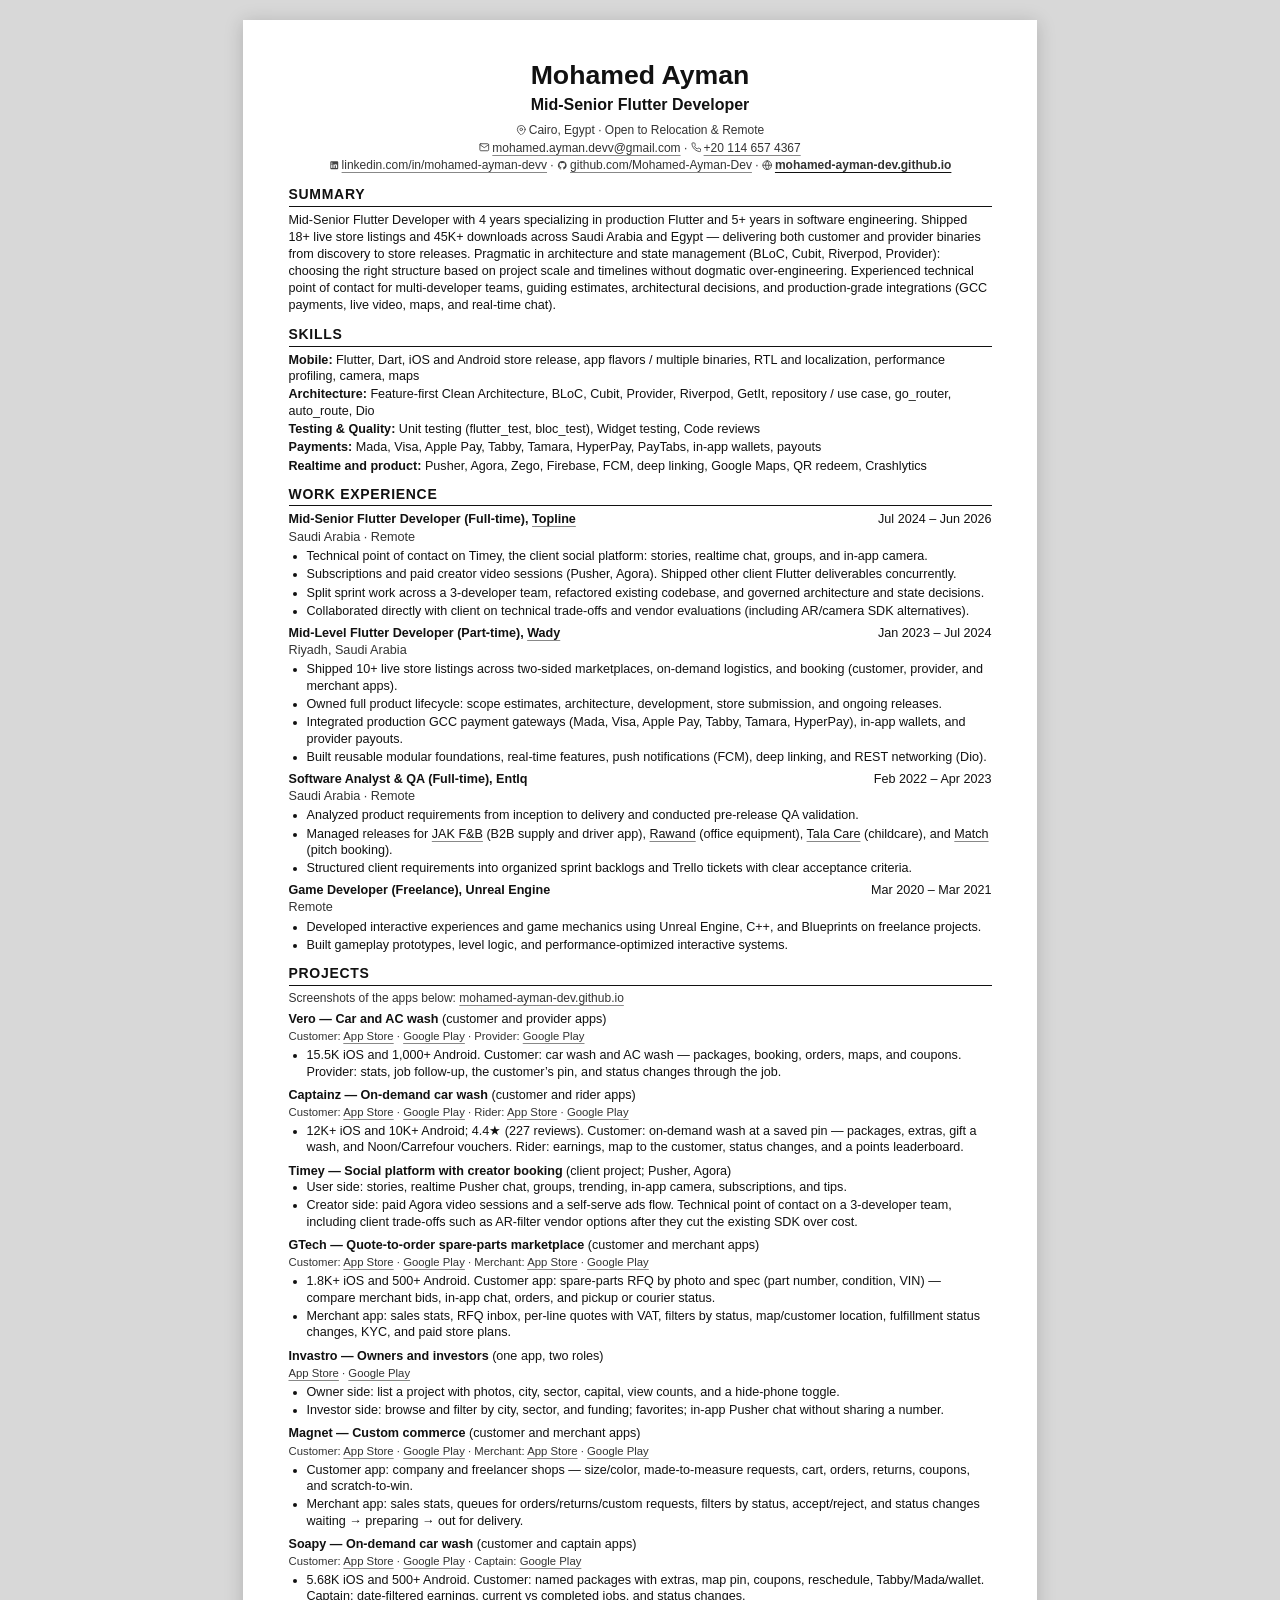
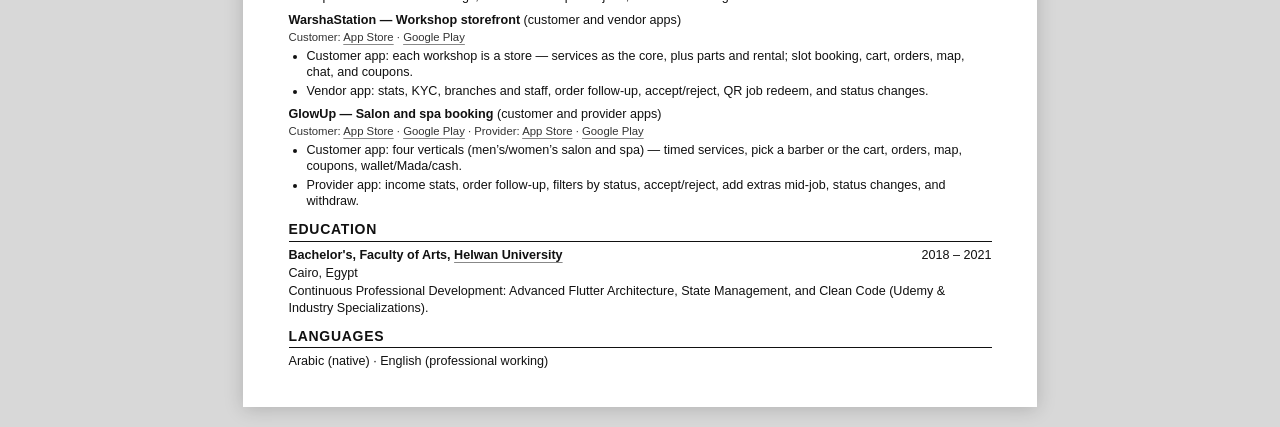
==== commit 81606298: "Refine work preferences to 'Open to Relocation & Remote' across CV and portfolio" ====
--- a/cv.html
+++ b/cv.html
@@ -119,7 +119,7 @@
   <h1>Mohamed Ayman</h1>
   <p class="title">Mid-Senior Flutter Developer</p>
   <p class="contact">
-    <svg class="c-icon" viewBox="0 0 24 24" fill="none" stroke="currentColor" stroke-width="2" stroke-linecap="round" stroke-linejoin="round"><path d="M21 10c0 7-9 13-9 13s-9-6-9-13a9 9 0 0 1 18 0z"/><circle cx="12" cy="10" r="3"/></svg>Cairo, Egypt · Open to remote, relocate, hybrid, or on-site<br>
+    <svg class="c-icon" viewBox="0 0 24 24" fill="none" stroke="currentColor" stroke-width="2" stroke-linecap="round" stroke-linejoin="round"><path d="M21 10c0 7-9 13-9 13s-9-6-9-13a9 9 0 0 1 18 0z"/><circle cx="12" cy="10" r="3"/></svg>Cairo, Egypt · Open to Relocation &amp; Remote<br>
     <a href="mailto:mohamed.ayman.devv@gmail.com"><svg class="c-icon" viewBox="0 0 24 24" fill="none" stroke="currentColor" stroke-width="2" stroke-linecap="round" stroke-linejoin="round"><path d="M4 4h16c1.1 0 2 .9 2 2v12c0 1.1-.9 2-2 2H4c-1.1 0-2-.9-2-2V6c0-1.1.9-2 2-2z"/><polyline points="22,6 12,13 2,6"/></svg>mohamed.ayman.devv@gmail.com</a>
     · <a href="tel:+201146574367"><svg class="c-icon" viewBox="0 0 24 24" fill="none" stroke="currentColor" stroke-width="2" stroke-linecap="round" stroke-linejoin="round"><path d="M22 16.92v3a2 2 0 0 1-2.18 2 19.79 19.79 0 0 1-8.63-3.07 19.5 19.5 0 0 1-6-6 19.79 19.79 0 0 1-3.07-8.67A2 2 0 0 1 4.11 2h3a2 2 0 0 1 2 1.72 12.84 12.84 0 0 0 .7 2.81 2 2 0 0 1-.45 2.11L8.09 9.91a16 16 0 0 0 6 6l1.27-1.27a2 2 0 0 1 2.11-.45 12.84 12.84 0 0 0 2.81.7A2 2 0 0 1 22 16.92z"/></svg>+20 114 657 4367</a><br>
     <a href="https://www.linkedin.com/in/mohamed-ayman-devv"><svg class="c-icon" viewBox="0 0 24 24" fill="currentColor"><path d="M19 3a2 2 0 0 1 2 2v14a2 2 0 0 1-2 2H5a2 2 0 0 1-2-2V5a2 2 0 0 1 2-2h14m-.5 15.5v-5.3a3.26 3.26 0 0 0-3.26-3.26c-.85 0-1.84.52-2.28 1.3v-1.11h-2.79v8.37h2.79v-4.93c0-.77.62-1.4 1.39-1.4a1.4 1.4 0 0 1 1.4 1.4v4.93h2.75M6.46 8.76a1.64 1.64 0 1 0-.02-3.28 1.64 1.64 0 0 0 .02 3.28m1.39 9.74v-8.37H5.07v8.37h2.78z"/></svg>linkedin.com/in/mohamed-ayman-devv</a>
